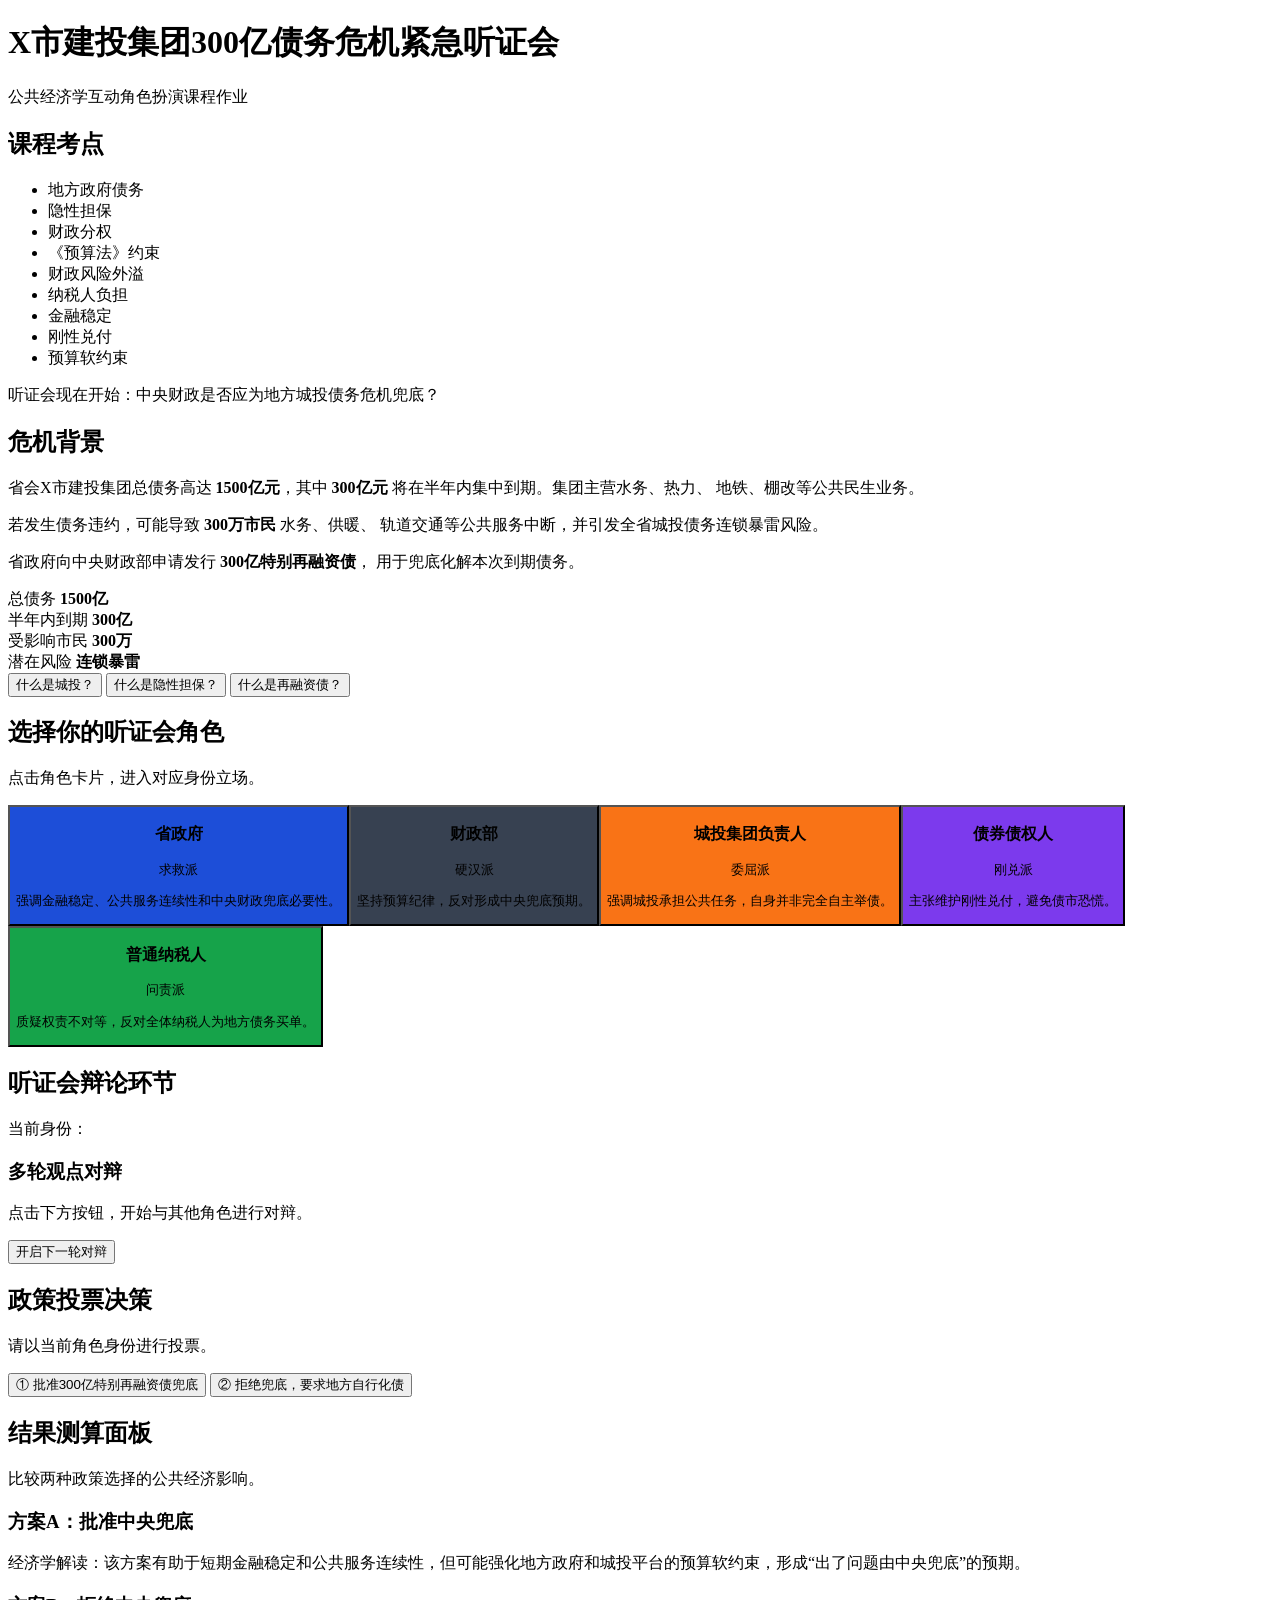
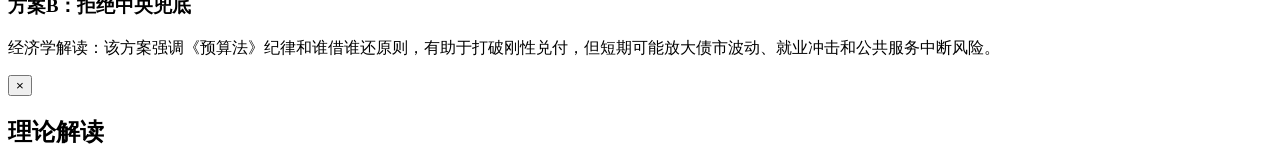
==== index.html @ 88023396 "index.html" ====
<!DOCTYPE html>
<html lang="zh-CN">
<head>
  <meta charset="UTF-8" />
  <meta name="viewport" content="width=device-width, initial-scale=1.0" />
  <title>X市建投集团300亿债务危机紧急听证会</title>
  <link rel="stylesheet" href="style.css" />
</head>
<body>
  <!-- 顶部标题区 -->
  <header class="topbar">
    <div>
      <h1>X市建投集团300亿债务危机紧急听证会</h1>
      <p>公共经济学互动角色扮演课程作业</p>
    </div>
  </header>

  <!-- 全程悬浮知识点侧边栏 -->
  <aside class="knowledge-sidebar">
    <h2>课程考点</h2>
    <ul>
      <li>地方政府债务</li>
      <li>隐性担保</li>
      <li>财政分权</li>
      <li>《预算法》约束</li>
      <li>财政风险外溢</li>
      <li>纳税人负担</li>
      <li>金融稳定</li>
      <li>刚性兑付</li>
      <li>预算软约束</li>
    </ul>
  </aside>

  <main class="page-shell">
    <!-- 一、核心剧情背景模块 -->
    <section class="hero-section">
      <div class="opening-text">
        <span>听证会现在开始：中央财政是否应为地方城投债务危机兜底？</span>
      </div>

      <div class="hero-grid">
        <div class="hero-copy">
          <h2>危机背景</h2>
          <p>
            省会X市建投集团总债务高达 <strong>1500亿元</strong>，其中
            <strong>300亿元</strong> 将在半年内集中到期。集团主营水务、热力、
            地铁、棚改等公共民生业务。
          </p>
          <p>
            若发生债务违约，可能导致 <strong>300万市民</strong> 水务、供暖、
            轨道交通等公共服务中断，并引发全省城投债务连锁暴雷风险。
          </p>
          <p>
            省政府向中央财政部申请发行 <strong>300亿特别再融资债</strong>，
            用于兜底化解本次到期债务。
          </p>
        </div>

        <div class="data-board">
          <div class="data-card">
            <span>总债务</span>
            <strong>1500亿</strong>
          </div>
          <div class="data-card danger">
            <span>半年内到期</span>
            <strong>300亿</strong>
          </div>
          <div class="data-card">
            <span>受影响市民</span>
            <strong>300万</strong>
          </div>
          <div class="data-card danger">
            <span>潜在风险</span>
            <strong>连锁暴雷</strong>
          </div>
        </div>
      </div>

      <!-- 知识点悬浮提示 -->
      <div class="concept-row">
        <button class="concept-btn" data-tip="城投公司通常承担城市基础设施和公共项目融资建设职能，常被视为地方政府融资平台。">什么是城投？</button>
        <button class="concept-btn" data-tip="隐性担保是指政府虽未正式承诺偿债，但市场相信政府不会让相关主体违约。">什么是隐性担保？</button>
        <button class="concept-btn" data-tip="特别再融资债通常用于置换或化解存量债务，缓解短期偿债压力。">什么是再融资债？</button>
      </div>
    </section>

    <!-- 二、角色选择模块 -->
    <section class="section-block">
      <div class="section-title">
        <h2>选择你的听证会角色</h2>
        <p>点击角色卡片，进入对应身份立场。</p>
      </div>

      <div id="roleCards" class="role-grid"></div>
    </section>

    <!-- 三、听证会辩论交互模块 -->
    <section id="hearingPanel" class="section-block hidden">
      <div class="section-title">
        <h2>听证会辩论环节</h2>
        <p id="currentRoleLabel">当前身份：</p>
      </div>

      <div class="hearing-layout">
        <article id="roleStatement" class="statement-card"></article>

        <article class="debate-card">
          <h3>多轮观点对辩</h3>
          <div id="debateLog" class="debate-log">
            <p class="empty-tip">点击下方按钮，开始与其他角色进行对辩。</p>
          </div>
          <button id="nextDebateBtn" class="main-btn">开启下一轮对辩</button>
        </article>
      </div>
    </section>

    <!-- 四、政策投票决策模块 -->
    <section id="votePanel" class="section-block hidden">
      <div class="section-title">
        <h2>政策投票决策</h2>
        <p>请以当前角色身份进行投票。</p>
      </div>

      <div class="vote-grid">
        <button id="approveBtn" class="policy-btn approve">
          ① 批准300亿特别再融资债兜底
        </button>
        <button id="rejectBtn" class="policy-btn reject">
          ② 拒绝兜底，要求地方自行化债
        </button>
      </div>

      <p id="voteResultText" class="vote-result"></p>
    </section>

    <!-- 五、结果测算面板 -->
    <section id="resultPanel" class="section-block hidden">
      <div class="section-title">
        <h2>结果测算面板</h2>
        <p>比较两种政策选择的公共经济影响。</p>
      </div>

      <div class="result-grid">
        <article class="result-card approve-result">
          <h3>方案A：批准中央兜底</h3>
          <ul id="approveMetrics"></ul>
          <p>
            经济学解读：该方案有助于短期金融稳定和公共服务连续性，但可能强化地方政府和城投平台的预算软约束，形成“出了问题由中央兜底”的预期。
          </p>
        </article>

        <article class="result-card reject-result">
          <h3>方案B：拒绝中央兜底</h3>
          <ul id="rejectMetrics"></ul>
          <p>
            经济学解读：该方案强调《预算法》纪律和谁借谁还原则，有助于打破刚性兑付，但短期可能放大债市波动、就业冲击和公共服务中断风险。
          </p>
        </article>
      </div>
    </section>
  </main>

  <!-- 理论解读弹窗 -->
  <div id="theoryModal" class="modal hidden">
    <div class="modal-content">
      <button id="closeModalBtn" class="close-btn">×</button>
      <h2 id="modalTitle">理论解读</h2>
      <p id="modalText"></p>
    </div>
  </div>

  <script src="script.js"></script>
</body>
</html>
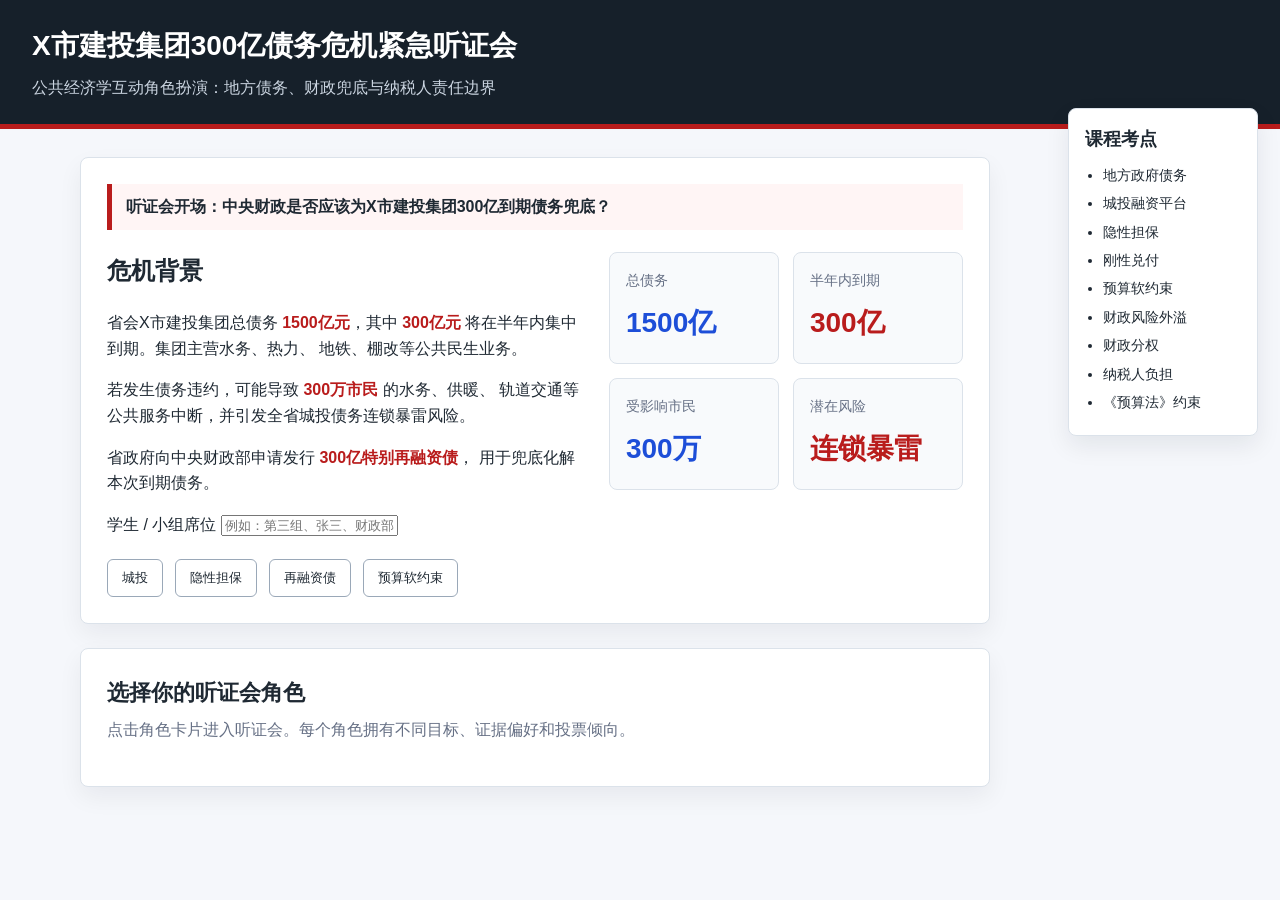
==== commit 55fd596e: "index.html Updated various text elements for clarity and detail in the hearing event context." ====
--- a/index.html
+++ b/index.html
@@ -11,7 +11,7 @@
   <header class="topbar">
     <div>
       <h1>X市建投集团300亿债务危机紧急听证会</h1>
-      <p>公共经济学互动角色扮演课程作业</p>
+      <p>公共经济学互动角色扮演：地方债务、财政兜底与纳税人责任边界</p>
     </div>
   </header>
 
@@ -20,14 +20,14 @@
     <h2>课程考点</h2>
     <ul>
       <li>地方政府债务</li>
+      <li>城投融资平台</li>
       <li>隐性担保</li>
-      <li>财政分权</li>
-      <li>《预算法》约束</li>
-      <li>财政风险外溢</li>
-      <li>纳税人负担</li>
-      <li>金融稳定</li>
       <li>刚性兑付</li>
       <li>预算软约束</li>
+      <li>财政风险外溢</li>
+      <li>财政分权</li>
+      <li>纳税人负担</li>
+      <li>《预算法》约束</li>
     </ul>
   </aside>
 
@@ -35,25 +35,30 @@
     <!-- 一、核心剧情背景模块 -->
     <section class="hero-section">
       <div class="opening-text">
-        <span>听证会现在开始：中央财政是否应为地方城投债务危机兜底？</span>
+        <span>听证会开场：中央财政是否应该为X市建投集团300亿到期债务兜底？</span>
       </div>
 
       <div class="hero-grid">
         <div class="hero-copy">
           <h2>危机背景</h2>
           <p>
-            省会X市建投集团总债务高达 <strong>1500亿元</strong>，其中
+            省会X市建投集团总债务 <strong>1500亿元</strong>，其中
             <strong>300亿元</strong> 将在半年内集中到期。集团主营水务、热力、
             地铁、棚改等公共民生业务。
           </p>
           <p>
-            若发生债务违约，可能导致 <strong>300万市民</strong> 水务、供暖、
+            若发生债务违约，可能导致 <strong>300万市民</strong> 的水务、供暖、
             轨道交通等公共服务中断，并引发全省城投债务连锁暴雷风险。
           </p>
           <p>
             省政府向中央财政部申请发行 <strong>300亿特别再融资债</strong>，
             用于兜底化解本次到期债务。
           </p>
+
+          <div class="student-box">
+            <label for="studentName">学生 / 小组席位</label>
+            <input id="studentName" type="text" placeholder="例如：第三组、张三、财政部代表团" />
+          </div>
         </div>
 
         <div class="data-board">
@@ -78,9 +83,10 @@
 
       <!-- 知识点悬浮提示 -->
       <div class="concept-row">
-        <button class="concept-btn" data-tip="城投公司通常承担城市基础设施和公共项目融资建设职能，常被视为地方政府融资平台。">什么是城投？</button>
-        <button class="concept-btn" data-tip="隐性担保是指政府虽未正式承诺偿债，但市场相信政府不会让相关主体违约。">什么是隐性担保？</button>
-        <button class="concept-btn" data-tip="特别再融资债通常用于置换或化解存量债务，缓解短期偿债压力。">什么是再融资债？</button>
+        <button class="concept-btn" data-tip="城投公司通常承担城市基础设施和公共项目融资建设职能，常被视为地方政府融资平台。">城投</button>
+        <button class="concept-btn" data-tip="隐性担保是指政府虽未正式承诺偿债，但市场相信政府不会让相关主体违约。">隐性担保</button>
+        <button class="concept-btn" data-tip="特别再融资债通常用于置换或化解存量债务，缓解短期偿债压力。">再融资债</button>
+        <button class="concept-btn" data-tip="预算软约束是指借款主体相信最终会有人救助，从而降低自身风险约束。">预算软约束</button>
       </div>
     </section>
 
@@ -88,7 +94,7 @@
     <section class="section-block">
       <div class="section-title">
         <h2>选择你的听证会角色</h2>
-        <p>点击角色卡片，进入对应身份立场。</p>
+        <p>点击角色卡片进入听证会。每个角色拥有不同目标、证据偏好和投票倾向。</p>
       </div>
 
       <div id="roleCards" class="role-grid"></div>
@@ -97,20 +103,95 @@
     <!-- 三、听证会辩论交互模块 -->
     <section id="hearingPanel" class="section-block hidden">
       <div class="section-title">
-        <h2>听证会辩论环节</h2>
+        <h2>听证会正式发言</h2>
         <p id="currentRoleLabel">当前身份：</p>
       </div>
 
       <div class="hearing-layout">
+        <!-- 当前角色立场 -->
         <article id="roleStatement" class="statement-card"></article>
 
-        <article class="debate-card">
-          <h3>多轮观点对辩</h3>
-          <div id="debateLog" class="debate-log">
-            <p class="empty-tip">点击下方按钮，开始与其他角色进行对辩。</p>
-          </div>
-          <button id="nextDebateBtn" class="main-btn">开启下一轮对辩</button>
+        <!-- 动态评分面板 -->
+        <article class="score-card">
+          <h3>课堂观察指标</h3>
+          <p class="small-text">你的每次发言和证据选择都会改变这些指标。</p>
+          <div id="scoreGrid" class="score-grid"></div>
         </article>
+      </div>
+
+      <!-- 证据卡牌模块 -->
+      <div class="sub-panel">
+        <div class="sub-title">
+          <h3>选择证据卡</h3>
+          <p>证据会影响你的发言内容和政策测算。</p>
+        </div>
+        <div id="evidenceDeck" class="evidence-grid"></div>
+      </div>
+
+      <!-- 学生发言生成器 -->
+      <div class="sub-panel">
+        <div class="sub-title">
+          <h3>学生发言生成器</h3>
+          <p>选择发言方式，然后生成一段更像真实听证会的角色发言。</p>
+        </div>
+
+        <div class="control-grid">
+          <div>
+            <label for="toneSelect">发言语气</label>
+            <select id="toneSelect">
+              <option value="理性陈述">理性陈述</option>
+              <option value="强硬质询">强硬质询</option>
+              <option value="民生诉求">民生诉求</option>
+              <option value="妥协谈判">妥协谈判</option>
+            </select>
+          </div>
+
+          <div>
+            <label for="goalSelect">发言目标</label>
+            <select id="goalSelect">
+              <option value="争取政策支持">争取政策支持</option>
+              <option value="要求公开审计">要求公开审计</option>
+              <option value="压低道德风险">压低道德风险</option>
+              <option value="保护公共服务">保护公共服务</option>
+              <option value="维护纳税公平">维护纳税公平</option>
+            </select>
+          </div>
+        </div>
+
+        <div class="action-row">
+          <button class="action-btn" data-action="question">提出质询</button>
+          <button class="action-btn" data-action="audit">要求审计</button>
+          <button class="action-btn" data-action="service">保护民生</button>
+          <button class="action-btn" data-action="extension">提出展期</button>
+          <button class="action-btn" data-action="accountability">要求问责</button>
+          <button class="action-btn" data-action="payment">主张兑付</button>
+        </div>
+
+        <div class="generated-box">
+          <h4>本轮生成发言</h4>
+          <p id="generatedSpeech">请先选择角色、证据卡和发言动作。</p>
+        </div>
+      </div>
+
+      <!-- 对辩记录 -->
+      <div class="sub-panel">
+        <div class="sub-title">
+          <h3>听证会记录</h3>
+          <p>系统会记录你的发言、对手回应和理论锚点。</p>
+        </div>
+
+        <div class="record-layout">
+          <div id="hearingRecord" class="record-log">
+            <p class="empty-tip">尚未产生听证记录。</p>
+          </div>
+
+          <div id="opponentReply" class="reply-box">
+            <h4>对手回应</h4>
+            <p>等待第一轮发言。</p>
+          </div>
+        </div>
+
+        <button id="finishDebateBtn" class="main-btn">结束辩论，进入政策投票</button>
       </div>
     </section>
 
@@ -118,7 +199,12 @@
     <section id="votePanel" class="section-block hidden">
       <div class="section-title">
         <h2>政策投票决策</h2>
-        <p>请以当前角色身份进行投票。</p>
+        <p>投票前可以选择附加条件，让决策更接近真实世界的财政谈判。</p>
+      </div>
+
+      <div class="conditions-panel">
+        <h3>可选配套条件</h3>
+        <div id="conditionList" class="condition-grid"></div>
       </div>
 
       <div class="vote-grid">
@@ -137,26 +223,24 @@
     <section id="resultPanel" class="section-block hidden">
       <div class="section-title">
         <h2>结果测算面板</h2>
-        <p>比较两种政策选择的公共经济影响。</p>
-      </div>
+        <p>测算会根据你的角色、证据、发言动作和配套条件动态调整。</p>
+      </div>
+
+      <div id="impactSummary" class="impact-summary"></div>
 
       <div class="result-grid">
         <article class="result-card approve-result">
           <h3>方案A：批准中央兜底</h3>
           <ul id="approveMetrics"></ul>
-          <p>
-            经济学解读：该方案有助于短期金融稳定和公共服务连续性，但可能强化地方政府和城投平台的预算软约束，形成“出了问题由中央兜底”的预期。
-          </p>
         </article>
 
         <article class="result-card reject-result">
           <h3>方案B：拒绝中央兜底</h3>
           <ul id="rejectMetrics"></ul>
-          <p>
-            经济学解读：该方案强调《预算法》纪律和谁借谁还原则，有助于打破刚性兑付，但短期可能放大债市波动、就业冲击和公共服务中断风险。
-          </p>
         </article>
       </div>
+
+      <div id="teacherNote" class="teacher-note"></div>
     </section>
   </main>
 
--- a/style.css
+++ b/style.css
@@ -0,0 +1,479 @@
+/* =========================
+   基础页面样式
+   ========================= */
+* {
+  box-sizing: border-box;
+}
+
+body {
+  margin: 0;
+  font-family: "Microsoft YaHei", Arial, sans-serif;
+  color: #1f2933;
+  background: #f5f7fb;
+  line-height: 1.6;
+}
+
+button {
+  font-family: inherit;
+  cursor: pointer;
+}
+
+.hidden {
+  display: none;
+}
+
+/* =========================
+   顶部标题区
+   ========================= */
+.topbar {
+  background: #16202a;
+  color: white;
+  padding: 24px 32px;
+  border-bottom: 5px solid #b91c1c;
+}
+
+.topbar h1 {
+  margin: 0;
+  font-size: 28px;
+}
+
+.topbar p {
+  margin: 6px 0 0;
+  color: #cbd5e1;
+}
+
+/* =========================
+   页面主容器
+   ========================= */
+.page-shell {
+  width: min(1120px, calc(100% - 48px));
+  margin: 28px auto 80px;
+  padding-right: 210px;
+}
+
+.section-block,
+.hero-section {
+  background: white;
+  border: 1px solid #dbe2ea;
+  border-radius: 8px;
+  padding: 26px;
+  margin-bottom: 24px;
+  box-shadow: 0 10px 24px rgba(15, 23, 42, 0.06);
+}
+
+.section-title h2 {
+  margin: 0 0 6px;
+  font-size: 22px;
+}
+
+.section-title p {
+  margin: 0 0 18px;
+  color: #667085;
+}
+
+/* =========================
+   首页开场动画与数据面板
+   ========================= */
+.opening-text {
+  width: 100%;
+  overflow: hidden;
+  border-left: 5px solid #b91c1c;
+  padding: 10px 14px;
+  background: #fff5f5;
+  margin-bottom: 22px;
+  font-weight: bold;
+}
+
+.opening-text span {
+  display: inline-block;
+  white-space: nowrap;
+  animation: typing 4s steps(34, end);
+}
+
+@keyframes typing {
+  from {
+    width: 0;
+  }
+
+  to {
+    width: 100%;
+  }
+}
+
+.hero-grid {
+  display: grid;
+  grid-template-columns: 1.35fr 1fr;
+  gap: 24px;
+  align-items: start;
+}
+
+.hero-copy h2 {
+  margin-top: 0;
+  font-size: 24px;
+}
+
+.hero-copy strong {
+  color: #b91c1c;
+}
+
+.data-board {
+  display: grid;
+  grid-template-columns: 1fr 1fr;
+  gap: 14px;
+}
+
+.data-card {
+  min-height: 112px;
+  border: 1px solid #dbe2ea;
+  border-radius: 8px;
+  padding: 16px;
+  background: #f8fafc;
+}
+
+.data-card span {
+  display: block;
+  color: #667085;
+  font-size: 14px;
+}
+
+.data-card strong {
+  display: block;
+  margin-top: 10px;
+  font-size: 28px;
+  color: #1d4ed8;
+}
+
+.data-card.danger strong {
+  color: #b91c1c;
+}
+
+/* =========================
+   知识点悬浮提示按钮
+   ========================= */
+.concept-row {
+  display: flex;
+  flex-wrap: wrap;
+  gap: 12px;
+  margin-top: 22px;
+}
+
+.concept-btn {
+  position: relative;
+  border: 1px solid #9aa8b8;
+  background: #ffffff;
+  color: #1f2933;
+  padding: 9px 14px;
+  border-radius: 6px;
+}
+
+.concept-btn:hover {
+  background: #eef4ff;
+  border-color: #2563eb;
+}
+
+.concept-btn:hover::after {
+  content: attr(data-tip);
+  position: absolute;
+  left: 0;
+  bottom: 120%;
+  width: 260px;
+  background: #111827;
+  color: white;
+  padding: 10px;
+  border-radius: 6px;
+  font-size: 13px;
+  text-align: left;
+  z-index: 20;
+}
+
+/* =========================
+   右侧知识点侧边栏
+   ========================= */
+.knowledge-sidebar {
+  position: fixed;
+  top: 108px;
+  right: 22px;
+  width: 190px;
+  background: #ffffff;
+  border: 1px solid #dbe2ea;
+  border-radius: 8px;
+  padding: 16px;
+  box-shadow: 0 10px 24px rgba(15, 23, 42, 0.08);
+  z-index: 10;
+}
+
+.knowledge-sidebar h2 {
+  margin: 0 0 10px;
+  font-size: 18px;
+}
+
+.knowledge-sidebar ul {
+  margin: 0;
+  padding-left: 18px;
+  font-size: 14px;
+}
+
+.knowledge-sidebar li {
+  margin-bottom: 6px;
+}
+
+/* =========================
+   角色选择卡片
+   ========================= */
+.role-grid {
+  display: grid;
+  grid-template-columns: repeat(5, 1fr);
+  gap: 14px;
+}
+
+.role-card {
+  min-height: 210px;
+  border: 2px solid transparent;
+  border-radius: 8px;
+  padding: 16px;
+  color: white;
+  transition: transform 0.2s, box-shadow 0.2s;
+}
+
+.role-card:hover {
+  transform: translateY(-4px);
+  box-shadow: 0 12px 24px rgba(15, 23, 42, 0.16);
+}
+
+.role-card.active {
+  border-color: #111827;
+  box-shadow: 0 0 0 4px rgba(17, 24, 39, 0.16);
+}
+
+.role-card h3 {
+  margin: 0 0 8px;
+  font-size: 18px;
+}
+
+.role-card .tag {
+  display: inline-block;
+  background: rgba(255, 255, 255, 0.2);
+  padding: 4px 8px;
+  border-radius: 999px;
+  font-size: 13px;
+  margin-bottom: 12px;
+}
+
+.role-card p {
+  margin: 0;
+  font-size: 14px;
+}
+
+/* =========================
+   听证会辩论区
+   ========================= */
+.hearing-layout {
+  display: grid;
+  grid-template-columns: 1fr 1fr;
+  gap: 18px;
+}
+
+.statement-card,
+.debate-card {
+  border: 1px solid #dbe2ea;
+  border-radius: 8px;
+  padding: 18px;
+  background: #f8fafc;
+}
+
+.statement-card h3,
+.debate-card h3 {
+  margin-top: 0;
+}
+
+.stance-list {
+  padding-left: 20px;
+}
+
+.debate-log {
+  min-height: 220px;
+  max-height: 360px;
+  overflow-y: auto;
+  background: white;
+  border: 1px solid #dbe2ea;
+  border-radius: 8px;
+  padding: 14px;
+  margin-bottom: 14px;
+}
+
+.empty-tip {
+  color: #667085;
+}
+
+.speech {
+  margin-bottom: 14px;
+  padding: 10px;
+  border-left: 4px solid #64748b;
+  background: #f8fafc;
+}
+
+.speech strong {
+  display: block;
+  margin-bottom: 4px;
+}
+
+.main-btn {
+  width: 100%;
+  border: none;
+  background: #1d4ed8;
+  color: white;
+  padding: 12px 16px;
+  border-radius: 6px;
+  font-size: 15px;
+}
+
+.main-btn:disabled {
+  background: #94a3b8;
+  cursor: not-allowed;
+}
+
+/* =========================
+   投票区
+   ========================= */
+.vote-grid {
+  display: grid;
+  grid-template-columns: 1fr 1fr;
+  gap: 18px;
+}
+
+.policy-btn {
+  border: none;
+  border-radius: 8px;
+  padding: 22px;
+  font-size: 18px;
+  color: white;
+}
+
+.policy-btn.approve {
+  background: #1d4ed8;
+}
+
+.policy-btn.reject {
+  background: #374151;
+}
+
+.policy-btn:hover {
+  filter: brightness(1.08);
+}
+
+.vote-result {
+  margin-top: 16px;
+  font-weight: bold;
+  color: #b91c1c;
+}
+
+/* =========================
+   结果测算面板
+   ========================= */
+.result-grid {
+  display: grid;
+  grid-template-columns: 1fr 1fr;
+  gap: 18px;
+}
+
+.result-card {
+  border-radius: 8px;
+  padding: 18px;
+  border: 1px solid #dbe2ea;
+  background: #ffffff;
+}
+
+.approve-result {
+  border-top: 5px solid #1d4ed8;
+}
+
+.reject-result {
+  border-top: 5px solid #374151;
+}
+
+.result-card h3 {
+  margin-top: 0;
+}
+
+.result-card ul {
+  padding-left: 20px;
+}
+
+/* =========================
+   理论解读弹窗
+   ========================= */
+.modal {
+  position: fixed;
+  inset: 0;
+  background: rgba(15, 23, 42, 0.55);
+  display: flex;
+  align-items: center;
+  justify-content: center;
+  z-index: 30;
+}
+
+.modal.hidden {
+  display: none;
+}
+
+.modal-content {
+  position: relative;
+  width: min(520px, calc(100% - 40px));
+  background: white;
+  border-radius: 8px;
+  padding: 26px;
+  box-shadow: 0 20px 50px rgba(15, 23, 42, 0.24);
+}
+
+.close-btn {
+  position: absolute;
+  top: 10px;
+  right: 12px;
+  border: none;
+  background: #e5e7eb;
+  width: 30px;
+  height: 30px;
+  border-radius: 50%;
+  font-size: 20px;
+}
+
+/* =========================
+   响应式适配
+   ========================= */
+@media (max-width: 980px) {
+  .page-shell {
+    padding-right: 0;
+  }
+
+  .knowledge-sidebar {
+    position: static;
+    width: min(1120px, calc(100% - 48px));
+    margin: 20px auto 0;
+  }
+
+  .role-grid {
+    grid-template-columns: repeat(2, 1fr);
+  }
+
+  .hero-grid,
+  .hearing-layout,
+  .vote-grid,
+  .result-grid {
+    grid-template-columns: 1fr;
+  }
+}
+
+@media (max-width: 560px) {
+  .page-shell {
+    width: calc(100% - 28px);
+  }
+
+  .role-grid,
+  .data-board {
+    grid-template-columns: 1fr;
+  }
+
+  .topbar h1 {
+    font-size: 22px;
+  }
+}
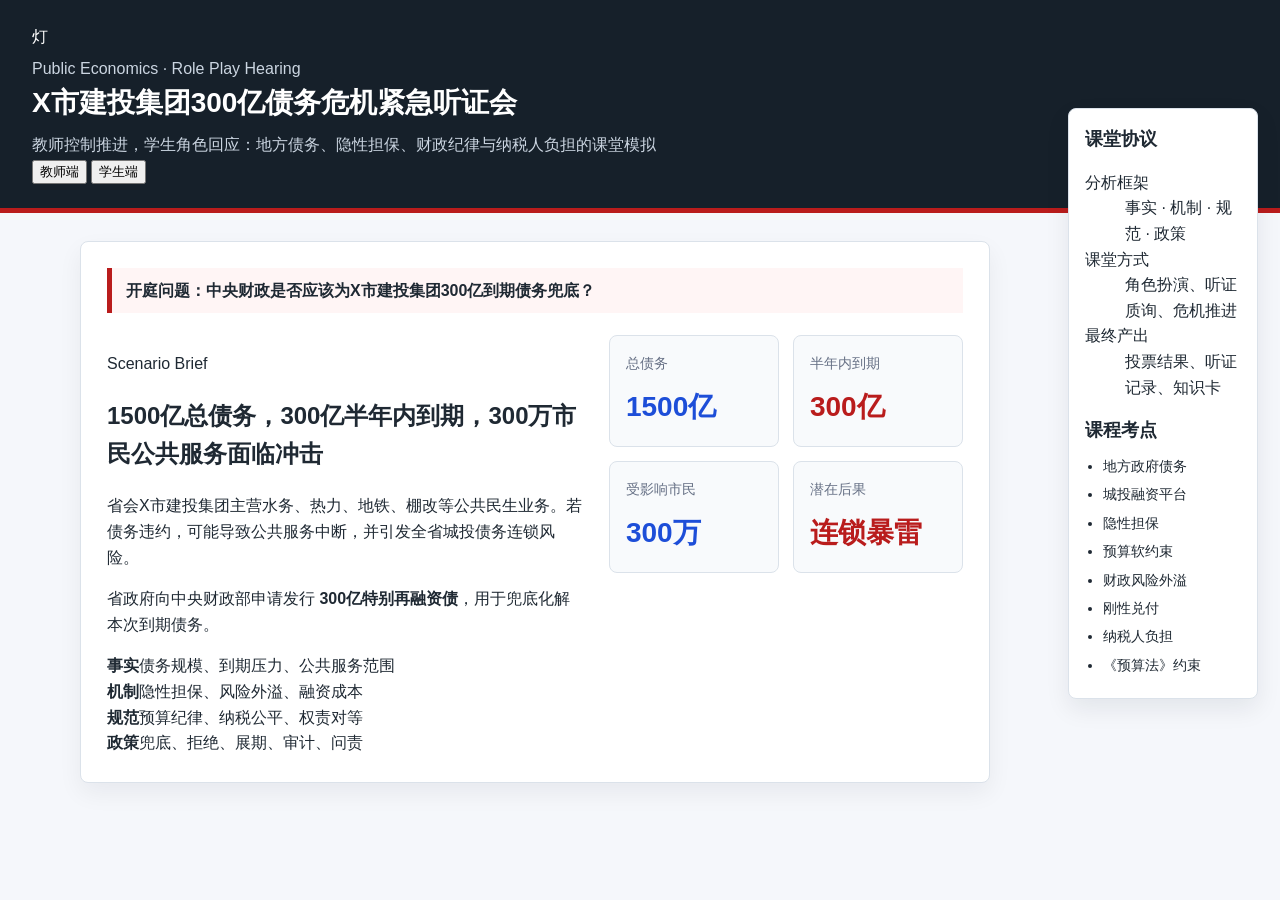
==== commit 8ec1d180: "index.html Updated the title and various text elements for clarity and context. Added interactive el" ====
--- a/index.html
+++ b/index.html
@@ -3,252 +3,85 @@
 <head>
   <meta charset="UTF-8" />
   <meta name="viewport" content="width=device-width, initial-scale=1.0" />
-  <title>X市建投集团300亿债务危机紧急听证会</title>
+  <title>X市建投集团300亿债务危机听证会课堂互动版</title>
   <link rel="stylesheet" href="style.css" />
 </head>
 <body>
-  <!-- 顶部标题区 -->
   <header class="topbar">
-    <div>
+    <div class="brand-mark">灯</div>
+    <div class="brand-copy">
+      <p class="eyebrow">Public Economics · Role Play Hearing</p>
       <h1>X市建投集团300亿债务危机紧急听证会</h1>
-      <p>公共经济学互动角色扮演：地方债务、财政兜底与纳税人责任边界</p>
+      <p>教师控制推进，学生角色回应：地方债务、隐性担保、财政纪律与纳税人负担的课堂模拟</p>
+    </div>
+    <div class="mode-switch">
+      <button id="teacherModeBtn" class="mode-btn active" type="button">教师端</button>
+      <button id="studentModeBtn" class="mode-btn" type="button">学生端</button>
     </div>
   </header>
 
-  <!-- 全程悬浮知识点侧边栏 -->
   <aside class="knowledge-sidebar">
+    <h2>课堂协议</h2>
+    <dl>
+      <dt>分析框架</dt>
+      <dd>事实 · 机制 · 规范 · 政策</dd>
+      <dt>课堂方式</dt>
+      <dd>角色扮演、听证质询、危机推进</dd>
+      <dt>最终产出</dt>
+      <dd>投票结果、听证记录、知识卡</dd>
+    </dl>
+
     <h2>课程考点</h2>
     <ul>
       <li>地方政府债务</li>
       <li>城投融资平台</li>
       <li>隐性担保</li>
-      <li>刚性兑付</li>
       <li>预算软约束</li>
       <li>财政风险外溢</li>
-      <li>财政分权</li>
+      <li>刚性兑付</li>
       <li>纳税人负担</li>
       <li>《预算法》约束</li>
     </ul>
   </aside>
 
   <main class="page-shell">
-    <!-- 一、核心剧情背景模块 -->
     <section class="hero-section">
       <div class="opening-text">
-        <span>听证会开场：中央财政是否应该为X市建投集团300亿到期债务兜底？</span>
+        <span>开庭问题：中央财政是否应该为X市建投集团300亿到期债务兜底？</span>
       </div>
 
       <div class="hero-grid">
-        <div class="hero-copy">
-          <h2>危机背景</h2>
-          <p>
-            省会X市建投集团总债务 <strong>1500亿元</strong>，其中
-            <strong>300亿元</strong> 将在半年内集中到期。集团主营水务、热力、
-            地铁、棚改等公共民生业务。
-          </p>
-          <p>
-            若发生债务违约，可能导致 <strong>300万市民</strong> 的水务、供暖、
-            轨道交通等公共服务中断，并引发全省城投债务连锁暴雷风险。
-          </p>
-          <p>
-            省政府向中央财政部申请发行 <strong>300亿特别再融资债</strong>，
-            用于兜底化解本次到期债务。
-          </p>
-
-          <div class="student-box">
-            <label for="studentName">学生 / 小组席位</label>
-            <input id="studentName" type="text" placeholder="例如：第三组、张三、财政部代表团" />
-          </div>
+        <div>
+          <p class="section-kicker">Scenario Brief</p>
+          <h2>1500亿总债务，300亿半年内到期，300万市民公共服务面临冲击</h2>
+          <p>省会X市建投集团主营水务、热力、地铁、棚改等公共民生业务。若债务违约，可能导致公共服务中断，并引发全省城投债务连锁风险。</p>
+          <p>省政府向中央财政部申请发行 <strong>300亿特别再融资债</strong>，用于兜底化解本次到期债务。</p>
         </div>
 
         <div class="data-board">
-          <div class="data-card">
-            <span>总债务</span>
-            <strong>1500亿</strong>
-          </div>
-          <div class="data-card danger">
-            <span>半年内到期</span>
-            <strong>300亿</strong>
-          </div>
-          <div class="data-card">
-            <span>受影响市民</span>
-            <strong>300万</strong>
-          </div>
-          <div class="data-card danger">
-            <span>潜在风险</span>
-            <strong>连锁暴雷</strong>
-          </div>
+          <div class="data-card"><span>总债务</span><strong>1500亿</strong></div>
+          <div class="data-card danger"><span>半年内到期</span><strong>300亿</strong></div>
+          <div class="data-card"><span>受影响市民</span><strong>300万</strong></div>
+          <div class="data-card danger"><span>潜在后果</span><strong>连锁暴雷</strong></div>
         </div>
       </div>
 
-      <!-- 知识点悬浮提示 -->
-      <div class="concept-row">
-        <button class="concept-btn" data-tip="城投公司通常承担城市基础设施和公共项目融资建设职能，常被视为地方政府融资平台。">城投</button>
-        <button class="concept-btn" data-tip="隐性担保是指政府虽未正式承诺偿债，但市场相信政府不会让相关主体违约。">隐性担保</button>
-        <button class="concept-btn" data-tip="特别再融资债通常用于置换或化解存量债务，缓解短期偿债压力。">再融资债</button>
-        <button class="concept-btn" data-tip="预算软约束是指借款主体相信最终会有人救助，从而降低自身风险约束。">预算软约束</button>
+      <div class="method-strip">
+        <div><strong>事实</strong><span>债务规模、到期压力、公共服务范围</span></div>
+        <div><strong>机制</strong><span>隐性担保、风险外溢、融资成本</span></div>
+        <div><strong>规范</strong><span>预算纪律、纳税公平、权责对等</span></div>
+        <div><strong>政策</strong><span>兜底、拒绝、展期、审计、问责</span></div>
       </div>
     </section>
 
-    <!-- 二、角色选择模块 -->
-    <section class="section-block">
-      <div class="section-title">
-        <h2>选择你的听证会角色</h2>
-        <p>点击角色卡片进入听证会。每个角色拥有不同目标、证据偏好和投票倾向。</p>
-      </div>
-
-      <div id="roleCards" class="role-grid"></div>
-    </section>
-
-    <!-- 三、听证会辩论交互模块 -->
-    <section id="hearingPanel" class="section-block hidden">
-      <div class="section-title">
-        <h2>听证会正式发言</h2>
-        <p id="currentRoleLabel">当前身份：</p>
-      </div>
-
-      <div class="hearing-layout">
-        <!-- 当前角色立场 -->
-        <article id="roleStatement" class="statement-card"></article>
-
-        <!-- 动态评分面板 -->
-        <article class="score-card">
-          <h3>课堂观察指标</h3>
-          <p class="small-text">你的每次发言和证据选择都会改变这些指标。</p>
-          <div id="scoreGrid" class="score-grid"></div>
-        </article>
-      </div>
-
-      <!-- 证据卡牌模块 -->
-      <div class="sub-panel">
-        <div class="sub-title">
-          <h3>选择证据卡</h3>
-          <p>证据会影响你的发言内容和政策测算。</p>
-        </div>
-        <div id="evidenceDeck" class="evidence-grid"></div>
-      </div>
-
-      <!-- 学生发言生成器 -->
-      <div class="sub-panel">
-        <div class="sub-title">
-          <h3>学生发言生成器</h3>
-          <p>选择发言方式，然后生成一段更像真实听证会的角色发言。</p>
-        </div>
-
-        <div class="control-grid">
-          <div>
-            <label for="toneSelect">发言语气</label>
-            <select id="toneSelect">
-              <option value="理性陈述">理性陈述</option>
-              <option value="强硬质询">强硬质询</option>
-              <option value="民生诉求">民生诉求</option>
-              <option value="妥协谈判">妥协谈判</option>
-            </select>
-          </div>
-
-          <div>
-            <label for="goalSelect">发言目标</label>
-            <select id="goalSelect">
-              <option value="争取政策支持">争取政策支持</option>
-              <option value="要求公开审计">要求公开审计</option>
-              <option value="压低道德风险">压低道德风险</option>
-              <option value="保护公共服务">保护公共服务</option>
-              <option value="维护纳税公平">维护纳税公平</option>
-            </select>
-          </div>
-        </div>
-
-        <div class="action-row">
-          <button class="action-btn" data-action="question">提出质询</button>
-          <button class="action-btn" data-action="audit">要求审计</button>
-          <button class="action-btn" data-action="service">保护民生</button>
-          <button class="action-btn" data-action="extension">提出展期</button>
-          <button class="action-btn" data-action="accountability">要求问责</button>
-          <button class="action-btn" data-action="payment">主张兑付</button>
-        </div>
-
-        <div class="generated-box">
-          <h4>本轮生成发言</h4>
-          <p id="generatedSpeech">请先选择角色、证据卡和发言动作。</p>
-        </div>
-      </div>
-
-      <!-- 对辩记录 -->
-      <div class="sub-panel">
-        <div class="sub-title">
-          <h3>听证会记录</h3>
-          <p>系统会记录你的发言、对手回应和理论锚点。</p>
-        </div>
-
-        <div class="record-layout">
-          <div id="hearingRecord" class="record-log">
-            <p class="empty-tip">尚未产生听证记录。</p>
-          </div>
-
-          <div id="opponentReply" class="reply-box">
-            <h4>对手回应</h4>
-            <p>等待第一轮发言。</p>
-          </div>
-        </div>
-
-        <button id="finishDebateBtn" class="main-btn">结束辩论，进入政策投票</button>
-      </div>
-    </section>
-
-    <!-- 四、政策投票决策模块 -->
-    <section id="votePanel" class="section-block hidden">
-      <div class="section-title">
-        <h2>政策投票决策</h2>
-        <p>投票前可以选择附加条件，让决策更接近真实世界的财政谈判。</p>
-      </div>
-
-      <div class="conditions-panel">
-        <h3>可选配套条件</h3>
-        <div id="conditionList" class="condition-grid"></div>
-      </div>
-
-      <div class="vote-grid">
-        <button id="approveBtn" class="policy-btn approve">
-          ① 批准300亿特别再融资债兜底
-        </button>
-        <button id="rejectBtn" class="policy-btn reject">
-          ② 拒绝兜底，要求地方自行化债
-        </button>
-      </div>
-
-      <p id="voteResultText" class="vote-result"></p>
-    </section>
-
-    <!-- 五、结果测算面板 -->
-    <section id="resultPanel" class="section-block hidden">
-      <div class="section-title">
-        <h2>结果测算面板</h2>
-        <p>测算会根据你的角色、证据、发言动作和配套条件动态调整。</p>
-      </div>
-
-      <div id="impactSummary" class="impact-summary"></div>
-
-      <div class="result-grid">
-        <article class="result-card approve-result">
-          <h3>方案A：批准中央兜底</h3>
-          <ul id="approveMetrics"></ul>
-        </article>
-
-        <article class="result-card reject-result">
-          <h3>方案B：拒绝中央兜底</h3>
-          <ul id="rejectMetrics"></ul>
-        </article>
-      </div>
-
-      <div id="teacherNote" class="teacher-note"></div>
-    </section>
+    <section id="teacherPanel" class="app-panel"></section>
+    <section id="studentPanel" class="app-panel hidden"></section>
   </main>
 
-  <!-- 理论解读弹窗 -->
-  <div id="theoryModal" class="modal hidden">
+  <div id="modal" class="modal hidden">
     <div class="modal-content">
-      <button id="closeModalBtn" class="close-btn">×</button>
-      <h2 id="modalTitle">理论解读</h2>
+      <button id="closeModalBtn" class="close-btn" type="button">×</button>
+      <h2 id="modalTitle">提示</h2>
       <p id="modalText"></p>
     </div>
   </div>
--- a/style.css
+++ b/style.css
@@ -13,13 +13,23 @@
   line-height: 1.6;
 }
 
+button,
+input,
+select {
+  font-family: inherit;
+}
+
 button {
-  font-family: inherit;
   cursor: pointer;
 }
 
 .hidden {
   display: none;
+}
+
+.small-text {
+  color: #667085;
+  font-size: 14px;
 }
 
 /* =========================
@@ -72,7 +82,7 @@
 }
 
 /* =========================
-   首页开场动画与数据面板
+   首页背景区
    ========================= */
 .opening-text {
   width: 100%;
@@ -116,6 +126,20 @@
   color: #b91c1c;
 }
 
+.student-box {
+  margin-top: 18px;
+  display: grid;
+  gap: 8px;
+}
+
+.student-box input {
+  width: 100%;
+  border: 1px solid #cbd5e1;
+  border-radius: 6px;
+  padding: 11px 12px;
+  font-size: 15px;
+}
+
 .data-board {
   display: grid;
   grid-template-columns: 1fr 1fr;
@@ -148,7 +172,7 @@
 }
 
 /* =========================
-   知识点悬浮提示按钮
+   知识点悬浮提示
    ========================= */
 .concept-row {
   display: flex;
@@ -176,7 +200,7 @@
   position: absolute;
   left: 0;
   bottom: 120%;
-  width: 260px;
+  width: 280px;
   background: #111827;
   color: white;
   padding: 10px;
@@ -227,11 +251,12 @@
 }
 
 .role-card {
-  min-height: 210px;
+  min-height: 230px;
   border: 2px solid transparent;
   border-radius: 8px;
   padding: 16px;
   color: white;
+  text-align: left;
   transition: transform 0.2s, box-shadow 0.2s;
 }
 
@@ -250,13 +275,14 @@
   font-size: 18px;
 }
 
-.role-card .tag {
+.role-card .tag,
+.role-card .tendency {
   display: inline-block;
   background: rgba(255, 255, 255, 0.2);
   padding: 4px 8px;
   border-radius: 999px;
   font-size: 13px;
-  margin-bottom: 12px;
+  margin-bottom: 10px;
 }
 
 .role-card p {
@@ -265,16 +291,17 @@
 }
 
 /* =========================
-   听证会辩论区
+   听证会布局
    ========================= */
 .hearing-layout {
   display: grid;
-  grid-template-columns: 1fr 1fr;
+  grid-template-columns: 1.1fr 0.9fr;
   gap: 18px;
 }
 
 .statement-card,
-.debate-card {
+.score-card,
+.sub-panel {
   border: 1px solid #dbe2ea;
   border-radius: 8px;
   padding: 18px;
@@ -282,43 +309,233 @@
 }
 
 .statement-card h3,
-.debate-card h3 {
+.score-card h3,
+.sub-title h3 {
   margin-top: 0;
+}
+
+.sub-panel {
+  margin-top: 18px;
+}
+
+.sub-title {
+  display: flex;
+  justify-content: space-between;
+  gap: 16px;
+  align-items: baseline;
+  margin-bottom: 12px;
+}
+
+.sub-title p {
+  margin: 0;
+  color: #667085;
+  font-size: 14px;
 }
 
 .stance-list {
   padding-left: 20px;
 }
 
-.debate-log {
-  min-height: 220px;
-  max-height: 360px;
+.role-objective {
+  background: white;
+  border: 1px solid #dbe2ea;
+  border-radius: 8px;
+  padding: 12px;
+  margin-top: 12px;
+}
+
+/* =========================
+   评分条
+   ========================= */
+.score-grid {
+  display: grid;
+  gap: 12px;
+}
+
+.score-item {
+  display: grid;
+  gap: 4px;
+}
+
+.score-label {
+  display: flex;
+  justify-content: space-between;
+  font-size: 14px;
+}
+
+.score-bar {
+  height: 9px;
+  background: #e5e7eb;
+  border-radius: 999px;
+  overflow: hidden;
+}
+
+.score-fill {
+  height: 100%;
+  width: 50%;
+  background: #1d4ed8;
+  border-radius: 999px;
+  transition: width 0.3s;
+}
+
+/* =========================
+   证据卡牌
+   ========================= */
+.evidence-grid {
+  display: grid;
+  grid-template-columns: repeat(3, 1fr);
+  gap: 14px;
+}
+
+.evidence-card {
+  min-height: 150px;
+  border: 1px solid #dbe2ea;
+  border-radius: 8px;
+  background: white;
+  padding: 14px;
+  text-align: left;
+  transition: transform 0.2s, border-color 0.2s;
+}
+
+.evidence-card:hover {
+  transform: translateY(-3px);
+  border-color: #2563eb;
+}
+
+.evidence-card.active {
+  border-color: #b91c1c;
+  box-shadow: 0 0 0 3px rgba(185, 28, 28, 0.14);
+}
+
+.evidence-card h4 {
+  margin: 0 0 8px;
+  font-size: 16px;
+}
+
+.evidence-card p {
+  margin: 0;
+  font-size: 14px;
+  color: #475467;
+}
+
+.evidence-card .concept-tag {
+  display: inline-block;
+  margin-bottom: 8px;
+  padding: 3px 7px;
+  border-radius: 999px;
+  background: #eef2ff;
+  color: #3730a3;
+  font-size: 12px;
+}
+
+/* =========================
+   发言生成器
+   ========================= */
+.control-grid {
+  display: grid;
+  grid-template-columns: 1fr 1fr;
+  gap: 14px;
+  margin-bottom: 14px;
+}
+
+.control-grid label {
+  display: block;
+  margin-bottom: 6px;
+  font-weight: bold;
+}
+
+.control-grid select {
+  width: 100%;
+  border: 1px solid #cbd5e1;
+  border-radius: 6px;
+  padding: 10px;
+  background: white;
+}
+
+.action-row {
+  display: flex;
+  flex-wrap: wrap;
+  gap: 10px;
+}
+
+.action-btn {
+  border: 1px solid #9aa8b8;
+  background: white;
+  color: #1f2933;
+  border-radius: 6px;
+  padding: 10px 12px;
+}
+
+.action-btn:hover {
+  border-color: #1d4ed8;
+  background: #eef4ff;
+}
+
+.generated-box {
+  margin-top: 14px;
+  background: white;
+  border: 1px solid #dbe2ea;
+  border-radius: 8px;
+  padding: 14px;
+}
+
+.generated-box h4 {
+  margin: 0 0 8px;
+}
+
+.generated-box p {
+  margin: 0;
+}
+
+/* =========================
+   听证记录与回应
+   ========================= */
+.record-layout {
+  display: grid;
+  grid-template-columns: 1.2fr 0.8fr;
+  gap: 16px;
+}
+
+.record-log {
+  min-height: 260px;
+  max-height: 380px;
   overflow-y: auto;
   background: white;
   border: 1px solid #dbe2ea;
   border-radius: 8px;
   padding: 14px;
-  margin-bottom: 14px;
+}
+
+.record-item {
+  border-left: 4px solid #64748b;
+  background: #f8fafc;
+  padding: 11px;
+  margin-bottom: 12px;
+}
+
+.record-item strong {
+  display: block;
+  margin-bottom: 4px;
+}
+
+.reply-box {
+  background: white;
+  border: 1px solid #dbe2ea;
+  border-radius: 8px;
+  padding: 14px;
+}
+
+.reply-box h4 {
+  margin-top: 0;
 }
 
 .empty-tip {
   color: #667085;
 }
 
-.speech {
-  margin-bottom: 14px;
-  padding: 10px;
-  border-left: 4px solid #64748b;
-  background: #f8fafc;
-}
-
-.speech strong {
-  display: block;
-  margin-bottom: 4px;
-}
-
 .main-btn {
   width: 100%;
+  margin-top: 16px;
   border: none;
   background: #1d4ed8;
   color: white;
@@ -327,14 +544,37 @@
   font-size: 15px;
 }
 
-.main-btn:disabled {
-  background: #94a3b8;
-  cursor: not-allowed;
-}
-
-/* =========================
-   投票区
-   ========================= */
+/* =========================
+   投票与条件
+   ========================= */
+.conditions-panel {
+  border: 1px solid #dbe2ea;
+  background: #f8fafc;
+  border-radius: 8px;
+  padding: 16px;
+  margin-bottom: 18px;
+}
+
+.conditions-panel h3 {
+  margin-top: 0;
+}
+
+.condition-grid {
+  display: grid;
+  grid-template-columns: repeat(2, 1fr);
+  gap: 12px;
+}
+
+.condition-item {
+  display: flex;
+  gap: 8px;
+  align-items: flex-start;
+  background: white;
+  border: 1px solid #dbe2ea;
+  border-radius: 8px;
+  padding: 11px;
+}
+
 .vote-grid {
   display: grid;
   grid-template-columns: 1fr 1fr;
@@ -370,6 +610,14 @@
 /* =========================
    结果测算面板
    ========================= */
+.impact-summary {
+  background: #fff7ed;
+  border: 1px solid #fed7aa;
+  border-radius: 8px;
+  padding: 15px;
+  margin-bottom: 18px;
+}
+
 .result-grid {
   display: grid;
   grid-template-columns: 1fr 1fr;
@@ -397,6 +645,14 @@
 
 .result-card ul {
   padding-left: 20px;
+}
+
+.teacher-note {
+  margin-top: 18px;
+  background: #f0fdf4;
+  border: 1px solid #bbf7d0;
+  border-radius: 8px;
+  padding: 15px;
 }
 
 /* =========================
@@ -418,7 +674,7 @@
 
 .modal-content {
   position: relative;
-  width: min(520px, calc(100% - 40px));
+  width: min(540px, calc(100% - 40px));
   background: white;
   border-radius: 8px;
   padding: 26px;
@@ -451,14 +707,18 @@
     margin: 20px auto 0;
   }
 
-  .role-grid {
+  .role-grid,
+  .evidence-grid,
+  .condition-grid {
     grid-template-columns: repeat(2, 1fr);
   }
 
   .hero-grid,
   .hearing-layout,
+  .record-layout,
   .vote-grid,
-  .result-grid {
+  .result-grid,
+  .control-grid {
     grid-template-columns: 1fr;
   }
 }
@@ -469,6 +729,8 @@
   }
 
   .role-grid,
+  .evidence-grid,
+  .condition-grid,
   .data-board {
     grid-template-columns: 1fr;
   }
